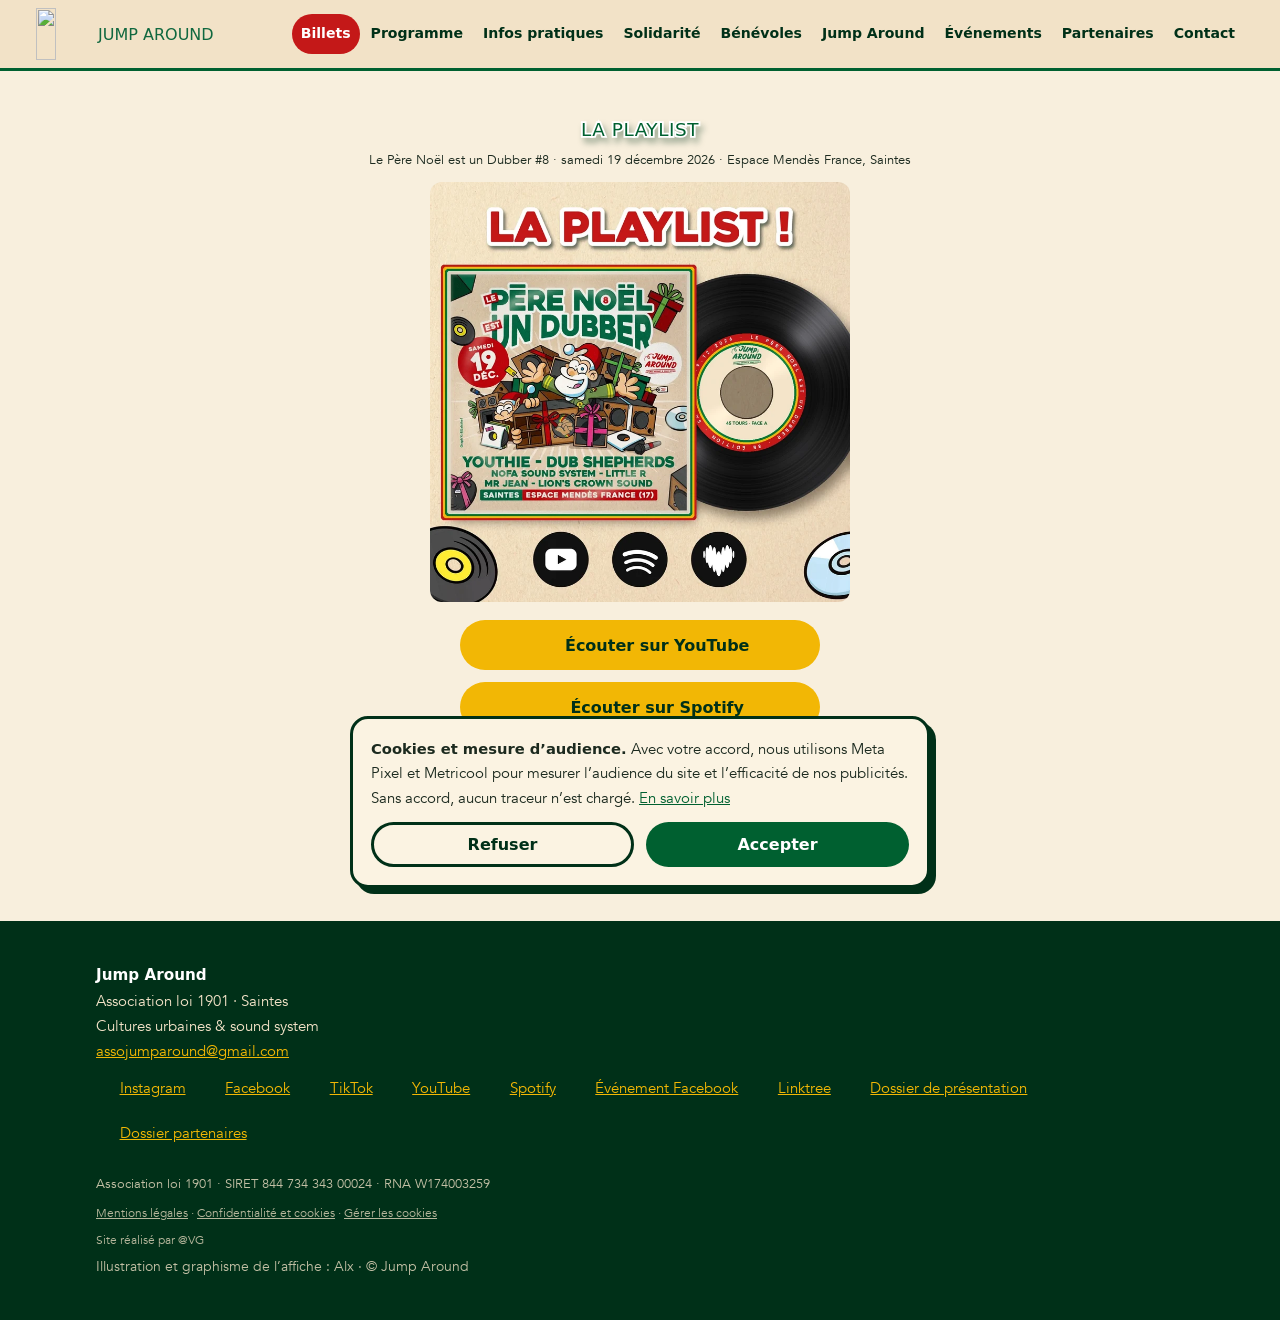
==== playlist/index.html @ 3465ef49 "MAJ big" ====
<!doctype html>
<html lang="fr">
<head>
<meta charset="utf-8">
<meta name="viewport" content="width=device-width,initial-scale=1,viewport-fit=cover">
<title>La playlist · Le Père Noël est un Dubber #8</title>
<meta name="description" content="Écoute la playlist du Père Noël est un Dubber #8 (samedi 19 décembre 2026, Saintes) sur YouTube, Spotify et Deezer.">
<meta name="author" content="Jump Around">
<link rel="canonical" href="https://jump-around.net/playlist/">
<meta name="robots" content="index,follow,max-image-preview:large">
<meta name="theme-color" content="#003018">
<link rel="icon" href="/favicon.ico" sizes="any">
<link rel="icon" type="image/png" sizes="32x32" href="/assets/img/favicon-32.png">
<link rel="apple-touch-icon" href="/assets/img/apple-touch-icon.png">
<link rel="manifest" href="/site.webmanifest">
<meta property="og:type" content="website"><meta property="og:locale" content="fr_FR">
<meta property="og:site_name" content="Jump Around">
<meta property="og:title" content="La playlist · Le Père Noël est un Dubber #8"><meta property="og:description" content="Écoute la playlist du Père Noël est un Dubber #8 (samedi 19 décembre 2026, Saintes) sur YouTube, Spotify et Deezer.">
<meta property="og:url" content="https://jump-around.net/playlist/"><meta property="og:image" content="https://jump-around.net/assets/img/brand/playlist-og.jpg">
<meta property="og:image:width" content="1080"><meta property="og:image:height" content="1080">
<meta property="og:image:alt" content="Le Père Noël est un Dubber #8, samedi 19 décembre 2026 à Saintes">
<meta name="twitter:card" content="summary_large_image">
<meta name="twitter:title" content="La playlist · Le Père Noël est un Dubber #8"><meta name="twitter:description" content="Écoute la playlist du Père Noël est un Dubber #8 (samedi 19 décembre 2026, Saintes) sur YouTube, Spotify et Deezer.">
<meta name="twitter:image" content="https://jump-around.net/assets/img/brand/playlist-og.jpg">
<link rel="preload" href="/assets/fonts/heavitas.woff" as="font" type="font/woff" crossorigin>
<link rel="stylesheet" href="/assets/css/style.css">

</head>
<body>
<a class="skip" href="#main">Aller au contenu</a>
<header class="hd"><div class="wrap">
<a class="brand" href="/index.html#accueil" aria-label="Jump Around, accueil"><img src="/assets/img/brand/logo-jump-around.webp" width="52" height="52" alt=""><span>Jump Around</span></a>
<button class="burger" aria-label="Menu" aria-expanded="false" aria-controls="nav">☰</button>
<nav class="nav" id="nav" aria-label="Navigation principale"><a class="cta" href="/index.html#billetterie" data-track="TicketClick" data-src="menu">Billets</a><a href="/index.html#programme">Programme</a><a href="/index.html#infos">Infos pratiques</a><a href="/index.html#solidarite">Solidarité</a><a href="/index.html#benevoles">Bénévoles</a><a href="/index.html#jump-around">Jump Around</a><a href="/index.html#evenements">Événements</a><a href="/index.html#partenaires">Partenaires</a><a href="/index.html#contact">Contact</a></nav></div></header>
<main id="main">
<section class="legal" style="text-align:center"><div class="wrap" style="max-width:640px"><h1>La playlist</h1><p>Le Père Noël est un Dubber #8 · samedi 19 décembre 2026 · Espace Mendès France, Saintes</p><img src="/assets/img/brand/playlist-pneud8.webp" alt="Visuel de la playlist du Père Noël est un Dubber #8" width="800" height="800" style="width:min(100%,420px);height:auto;border-radius:12px;margin:12px auto 18px;display:block"><div style="display:flex;flex-direction:column;gap:12px;max-width:360px;margin:0 auto"><a class="btn btn-gold" href="https://www.youtube.com/watch?v=gaiCg3YrXnY&list=PLWNfb7_vKxr4" target="_blank" rel="noopener" data-track="PlaylistClick" data-src="/youtube"><i class="mi" style="-webkit-mask-image:url(assets/img/icons/icon-yt.svg);mask-image:url(assets/img/icons/icon-yt.svg)" aria-hidden="true"></i>Écouter sur YouTube</a><a class="btn btn-gold" href="https://open.spotify.com/playlist/5aKRHuXiQ4UItaycZLLoFc" target="_blank" rel="noopener" data-track="PlaylistClick" data-src="/spotify"><i class="mi" style="-webkit-mask-image:url(assets/img/icons/icon-sp.svg);mask-image:url(assets/img/icons/icon-sp.svg)" aria-hidden="true"></i>Écouter sur Spotify</a><a class="btn btn-gold" href="https://link.deezer.com/s/34CEYmgad0nBqdmC9arhN" target="_blank" rel="noopener" data-track="PlaylistClick" data-src="/deezer"><i class="mi" style="-webkit-mask-image:url(assets/img/icons/icon-dz.svg);mask-image:url(assets/img/icons/icon-dz.svg)" aria-hidden="true"></i>Écouter sur Deezer</a></div><p style="margin-top:24px"><a class="btn btn-ghost" href="/index.html#billetterie" data-track="TicketClick" data-src="/playlist">Prendre ma place</a></p></div></section></main>
<button type="button" id="totop" aria-label="Revenir en haut de la page" hidden>↑</button>
<footer class="ft"><div class="wrap"><div class="row">
<div><strong style="color:#fff">Jump Around</strong><br>Association loi 1901 · Saintes<br>Cultures urbaines &amp; sound system<br><a href="mailto:assojumparound@gmail.com">assojumparound@gmail.com</a></div>
<ul><li><a href="https://instagram.com/jump.around.events" rel="noopener" target="_blank"><i class="mi" style="-webkit-mask-image:url(assets/img/icons/icon-ig.svg);mask-image:url(assets/img/icons/icon-ig.svg)" aria-hidden="true"></i>Instagram</a></li><li><a href="https://www.facebook.com/jumparound17/" rel="noopener" target="_blank"><i class="mi" style="-webkit-mask-image:url(assets/img/icons/icon-fb.svg);mask-image:url(assets/img/icons/icon-fb.svg)" aria-hidden="true"></i>Facebook</a></li><li><a href="https://www.tiktok.com/@jumparoundevents" rel="noopener" target="_blank"><i class="mi" style="-webkit-mask-image:url(assets/img/icons/icon-tt.svg);mask-image:url(assets/img/icons/icon-tt.svg)" aria-hidden="true"></i>TikTok</a></li><li><a href="https://www.youtube.com/@jumparoundevents" rel="noopener" target="_blank"><i class="mi" style="-webkit-mask-image:url(assets/img/icons/icon-yt.svg);mask-image:url(assets/img/icons/icon-yt.svg)" aria-hidden="true"></i>YouTube</a></li><li><a href="https://open.spotify.com/user/31tzdtps2nat3njc6pdo7ei6qceq" rel="noopener" target="_blank"><i class="mi" style="-webkit-mask-image:url(assets/img/icons/icon-sp.svg);mask-image:url(assets/img/icons/icon-sp.svg)" aria-hidden="true"></i>Spotify</a></li><li><a href="https://www.facebook.com/events/2393604237712039/" rel="noopener" target="_blank"><i class="mi" style="-webkit-mask-image:url(assets/img/icons/icon-ev.svg);mask-image:url(assets/img/icons/icon-ev.svg)" aria-hidden="true"></i>Événement Facebook</a></li><li><a href="https://linktr.ee/jumparound17" rel="noopener" target="_blank"><i class="mi" style="-webkit-mask-image:url(assets/img/icons/icon-web.svg);mask-image:url(assets/img/icons/icon-web.svg)" aria-hidden="true"></i>Linktree</a></li><li><a href="/presse/Jump-Around_Dossier-de-presentation.pdf" target="_blank" rel="noopener"><i class="mi" style="-webkit-mask-image:url(assets/img/icons/icon-doc.svg);mask-image:url(assets/img/icons/icon-doc.svg)" aria-hidden="true"></i>Dossier de présentation</a></li><li><a href="/presse/Jump-Around_Dossier-partenaires.pdf" target="_blank" rel="noopener"><i class="mi" style="-webkit-mask-image:url(assets/img/icons/icon-doc.svg);mask-image:url(assets/img/icons/icon-doc.svg)" aria-hidden="true"></i>Dossier partenaires</a></li></ul>
</div><p style="margin:24px 0 0;font-size:.8rem;opacity:.8">Association loi 1901 · SIRET 844 734 343 00024 · RNA W174003259</p><p class="lg"><a href="/mentions-legales.html">Mentions légales</a> · <a href="/confidentialite.html">Confidentialité et cookies</a> · <a href="#" data-cookies>Gérer les cookies</a></p><p class="lg">Site réalisé par @VG</p><p style="margin:6px 0 0;font-size:.85rem;opacity:.8">Illustration et graphisme de l’affiche : Alx · © Jump Around</p></div></footer>
<div id="cc" role="dialog" aria-live="polite" aria-label="Cookies"><p><strong>Cookies et mesure d’audience.</strong> Avec votre accord, nous utilisons Meta Pixel et Metricool pour mesurer l’audience du site et l’efficacité de nos publicités. Sans accord, aucun traceur n’est chargé. <a href="/confidentialite.html">En savoir plus</a></p><div class="row"><button class="btn btn-ghost" id="cc-no" style="color:#003018">Refuser</button><button class="btn btn-green" id="cc-yes">Accepter</button></div></div>
<script src="/assets/js/main.js" defer></script>
</body></html>
---- assets/css/style.css ----
/* Jump Around — site. Charte : vert profond, rouge, kraft, jaune vinyle. Polices : Heavitas (titres), Avenir (texte). */
@font-face{font-family:"Avenir";src:url("../fonts/avenir-400.woff") format("woff");font-weight:400;font-display:swap}
@font-face{font-family:"Avenir";src:url("../fonts/avenir-500.woff") format("woff");font-weight:500;font-display:swap}
@font-face{font-family:"Avenir";src:url("../fonts/avenir-800.woff") format("woff");font-weight:700 800;font-display:swap}
@font-face{font-family:"Avenir";src:url("../fonts/avenir-900.woff") format("woff");font-weight:900;font-display:swap}
@font-face{font-family:"Heavitas";src:url("../fonts/heavitas.woff") format("woff");font-weight:400 900;font-display:swap}
:root{
  --green:#006030;--green-d:#003018;--red:#C41818;--kraft:#D8C0A8;--cream:#F3E3C8;--paper:#FBF3E2;--gold:#F2B705;--blue:#2F6F9F;
  --ink:#1c2a1f;--muted:#5A5A46;--line:rgba(0,48,24,.16);
  --f-title:"Heavitas","Avenir Next",Impact,system-ui,sans-serif;
  --f-text:"Avenir","Avenir Next","Nunito Sans","Segoe UI",system-ui,-apple-system,sans-serif;
  --r:22px;--max:1160px;--gut:clamp(16px,4vw,36px);--sec:clamp(56px,9vw,108px);--hd:68px;
}
*,*::before,*::after{box-sizing:border-box}
html{scroll-behavior:smooth;scroll-padding-top:calc(var(--hd) + 8px);-webkit-text-size-adjust:100%}
body{margin:0;font:400 clamp(16px,1.5vw,18px)/1.65 var(--f-text);color:var(--ink);background:var(--kraft) url("../img/brand/fond-kraft.webp") repeat;background-size:627px auto;overflow-x:hidden}
img,svg,iframe{max-width:100%;display:block}
h1,h2,h3{font-family:var(--f-title);font-weight:400;line-height:1.15;margin:0 0 .6em;text-transform:uppercase;letter-spacing:.01em;color:var(--green-d)}
h1{font-size:clamp(1.9rem,6vw,3.6rem)}h2{font-size:clamp(1.45rem,3.8vw,2.3rem)}h3{font-size:clamp(1rem,2.2vw,1.2rem)}
p{margin:0 0 1em}a{color:var(--green)}
strong,b{font-weight:800}
.wrap{max-width:var(--max);margin:0 auto;padding:0 var(--gut)}
section{padding:var(--sec) 0;position:relative}
.band-cream{background:rgba(251,243,226,.88)}
.band-green{background:var(--green-d);color:var(--cream)}
.band-green h2,.band-green h3{color:var(--cream)}.band-green a{color:var(--gold)}
.eyebrow{font:800 .78rem/1 var(--f-text);letter-spacing:.16em;text-transform:uppercase;color:var(--red);margin-bottom:12px}
.band-green .eyebrow{color:var(--gold)}
.lead{font-size:clamp(1.05rem,2vw,1.25rem);max-width:62ch}
.skip{position:absolute;left:-999px;top:8px;background:var(--gold);color:var(--green-d);padding:10px 14px;border-radius:8px;z-index:100}.skip:focus{left:8px}
/* header */
.hd{position:sticky;top:0;z-index:60;background:rgba(243,227,200,.96);backdrop-filter:blur(8px);border-bottom:3px solid var(--green)}
.hd .wrap{display:flex;align-items:center;justify-content:space-between;height:var(--hd)}
.brand{display:flex;align-items:center;gap:10px;text-decoration:none;color:var(--green-d);font:400 1rem var(--f-title);text-transform:uppercase}
.brand img{height:52px;width:auto}
.nav{display:flex;gap:2px;align-items:center}
.nav a{color:var(--green-d);text-decoration:none;padding:8px 11px;border-radius:999px;font-weight:800;font-size:.9rem;white-space:nowrap}
.nav a:hover,.nav a.on{background:var(--green);color:#fff}
.nav .cta{background:var(--red);color:#fff}.nav .cta:hover{background:var(--green-d)}
.burger{display:none;background:none;border:0;color:var(--green-d);width:46px;height:46px;font-size:1.7rem;cursor:pointer}
@media(max-width:1120px){
 .burger{display:block}
 .nav{position:fixed;inset:var(--hd) 0 auto 0;background:var(--cream);flex-direction:column;align-items:stretch;padding:10px var(--gut) 22px;display:none;max-height:calc(100vh - var(--hd));overflow:auto;border-bottom:3px solid var(--green)}
 .nav.open{display:flex}.nav a{padding:14px 12px;font-size:1.05rem}
}
@media(max-width:480px){.brand span{display:none}}
/* buttons */
.btn{display:inline-flex;align-items:center;justify-content:center;gap:8px;min-height:50px;padding:12px 24px;border-radius:999px;font:800 1rem var(--f-text);text-decoration:none;border:3px solid transparent;cursor:pointer;transition:transform .15s}
.btn:hover{transform:translateY(-2px)}
.btn-red{background:var(--red);color:#fff}.btn-green{background:var(--green);color:#fff}.btn-gold{background:var(--gold);color:var(--green-d)}
.btn-ghost{border-color:currentColor;background:transparent;color:inherit}
.btn[aria-disabled=true]{opacity:.6;pointer-events:none}
.row{display:flex;flex-wrap:wrap;gap:12px}
/* hero */
.hero{padding:0;background:var(--green-d);color:var(--cream)}
.hero-ban img{width:100%;height:auto;display:block}
.hero-in{padding:clamp(28px,5vw,56px) 0 clamp(40px,6vw,72px);text-align:center}
.hero h1{margin:0 0 14px}
.hero h1 img{margin:0 auto;width:min(560px,86%);height:auto}
.hero .meta{font-size:clamp(1.05rem,2.2vw,1.35rem);margin:0 0 22px;font-weight:800}
.count{display:flex;gap:10px;justify-content:center;margin:0 0 24px}
.count div{background:rgba(255,255,255,.1);border:2px solid rgba(243,227,200,.35);border-radius:16px;padding:10px 6px;min-width:74px}
.count b{display:block;font:400 clamp(1.4rem,4vw,2rem) var(--f-title)}.count small{font-size:.75rem;opacity:.85}
.hero .row{justify-content:center}
.stripe{height:10px;background:linear-gradient(90deg,var(--green) 33%,var(--gold) 33% 66%,var(--red) 66%)}
/* cards & grids */
.grid2{display:grid;grid-template-columns:repeat(2,1fr);gap:20px}.grid3{display:grid;grid-template-columns:repeat(3,1fr);gap:20px}.grid4{display:grid;grid-template-columns:repeat(4,1fr);gap:16px}
@media(max-width:960px){.grid4{grid-template-columns:repeat(2,1fr)}.grid3{grid-template-columns:repeat(2,1fr)}}
@media(max-width:620px){.grid3,.grid2{grid-template-columns:1fr}}
.card{background:var(--paper);border:3px solid var(--green-d);border-radius:var(--r);padding:22px;box-shadow:6px 6px 0 var(--green-d)}
.band-green .card{background:rgba(243,227,200,.08);border-color:var(--cream);box-shadow:6px 6px 0 rgba(0,0,0,.35)}
.price{font:400 2.1rem var(--f-title);color:var(--red)}
.phase{position:relative}.phase.now{background:var(--gold)}.phase .badge{position:absolute;top:-14px;right:16px;background:var(--red);color:#fff;font:800 .75rem var(--f-text);padding:5px 12px;border-radius:999px;display:none}.phase.now .badge{display:block}.phase.past{opacity:.5}
/* billetterie layout */
.bill{display:grid;grid-template-columns:1fr 1.2fr;gap:clamp(20px,4vw,48px);align-items:start}
@media(max-width:900px){.bill{grid-template-columns:1fr}}
.bill-art img{width:100%;height:auto;border-radius:var(--r);border:3px solid var(--green-d);box-shadow:8px 8px 0 var(--green-d)}
.ha{background:#fff;border-radius:var(--r);overflow:hidden;border:3px solid var(--green-d);margin-top:16px}
.ha iframe{width:100%;border:0}
.ha-btn{margin:8px 0}.ha-btn iframe{width:100%;height:70px;border:0}
/* artists */
.artist{padding:0;overflow:hidden;display:flex;flex-direction:column}
.artist .pic{aspect-ratio:1/1;background:var(--green)}.artist .pic img{width:100%;height:100%;object-fit:cover}
.artist .in{padding:20px}
.artist small{font-weight:800;letter-spacing:.08em;text-transform:uppercase;color:var(--red)}
.band-green .artist small{color:var(--gold)}
.soon .pic{display:grid;place-items:center;color:var(--cream);font:400 1.1rem var(--f-title);text-align:center;padding:20px;background:repeating-linear-gradient(45deg,rgba(243,227,200,.08) 0 14px,transparent 14px 28px),var(--green)}
/* infos */
.facts{list-style:none;margin:0;padding:0}
.facts li{display:flex;gap:14px;padding:13px 0;border-bottom:2px dashed var(--line)}
.facts b{min-width:112px;color:var(--red);font-family:var(--f-text)}
@media(max-width:520px){.facts li{flex-direction:column;gap:2px}}
/* numbers */
.nums{display:grid;grid-template-columns:repeat(4,minmax(0,176px));gap:18px;justify-content:center;margin:28px 0}
@media(max-width:760px){.nums{gap:8px}.num{padding:9%}.num b{font-size:1.05rem}.num span{font-size:.62rem}}
.num{border-radius:50%;aspect-ratio:1/1;display:flex;flex-direction:column;align-items:center;justify-content:center;text-align:center;padding:14%;color:#fff}
.num b{font:400 clamp(1.1rem,2.4vw,1.5rem) var(--f-title);line-height:1.1}.num span{font-size:clamp(.62rem,1.1vw,.8rem);line-height:1.25;margin-top:6px}
.n1{background:var(--green)}.n2{background:var(--gold);color:var(--green-d)}.n3{background:var(--red)}.n4{background:var(--green-d)}.n5{background:var(--blue)}
.info-fig{width:100%;height:auto;border-radius:var(--r);border:3px solid var(--green-d);background:var(--cream)}
/* carousel */
.car{position:relative;margin:24px 0}
.car-view{overflow-x:auto;overflow-y:hidden;scrollbar-width:none;scroll-behavior:auto;-webkit-overflow-scrolling:touch}
.car-view::-webkit-scrollbar{display:none}
.car-track{display:flex;gap:16px;width:max-content;padding:6px 0 10px}
.car figure{flex:none;margin:0}
.car img{height:var(--h,260px);width:auto;border-radius:16px;border:3px solid var(--green-d);background:var(--cream)}
.car.logos img{background:#fff;padding:10px}
.car figcaption{font-size:.85rem;margin-top:8px;max-width:calc(var(--h,260px) * .72);line-height:1.3}
.car figcaption b{display:block;color:var(--green-d)}
.car-btn{position:absolute;top:50%;transform:translateY(-50%);width:46px;height:46px;border-radius:50%;border:3px solid var(--green-d);background:var(--gold);color:var(--green-d);font:800 1.3rem var(--f-text);cursor:pointer;z-index:2;display:grid;place-items:center}
.car-btn.prev{left:-6px}.car-btn.next{right:-6px}
@media(max-width:700px){.car{--hs:.8}.car img{height:calc(var(--h,260px) * .82)}.car figcaption{max-width:calc(var(--h,260px) * .6)}.car-btn{display:none}}
/* timeline */
.tl{list-style:none;margin:0;padding:0 0 0 24px;border-left:4px solid var(--green)}
.tl h3{margin:38px 0 14px -24px;padding-left:24px;position:relative;font-size:1.3rem}
.tl h3::before{content:"";position:absolute;left:-12px;top:2px;width:20px;height:20px;border-radius:50%;background:var(--gold);border:3px solid var(--green-d)}
.tl li.ev{margin:0 0 14px;padding:14px 18px;background:var(--paper);border:2px solid var(--green-d);border-radius:16px}
.ev b{display:block}.ev .m{color:var(--muted);font-size:.92rem}.ev .l{font-size:.92rem;margin-top:4px}
.ev.hsh{border-color:var(--gold);border-width:3px}
/* partners */
.pwall{background:#fff;border-radius:var(--r);padding:clamp(12px,3vw,28px);border:3px solid var(--green-d)}
.pwall img{width:100%;height:auto;margin:0 auto}
/* decor */
.decor{position:absolute;pointer-events:none;z-index:0;width:clamp(70px,12vw,160px);opacity:.95}
.decor.spin{animation:sp 40s linear infinite}
@keyframes sp{to{transform:rotate(360deg)}}
section>.wrap{position:relative;z-index:1}
@media(max-width:700px){.decor{display:none}}
@media(prefers-reduced-motion:reduce){.decor.spin{animation:none}*{scroll-behavior:auto!important;transition:none!important}}
/* footer */
.ft{background:var(--green-d);color:var(--cream);padding:42px 0;font-size:.95rem}
.ft a{color:var(--gold)}.ft .row{justify-content:space-between;align-items:flex-start}
.ft ul{list-style:none;margin:0;padding:0;display:flex;gap:16px;flex-wrap:wrap}
/* consent */
#cc{position:fixed;left:12px;right:12px;bottom:12px;max-width:580px;margin:0 auto;background:var(--paper);color:var(--ink);border:3px solid var(--green-d);border-radius:18px;padding:18px;box-shadow:6px 6px 0 var(--green-d);z-index:200;display:none}
#cc p{font-size:.92rem;margin:0 0 12px}#cc .row .btn{flex:1;min-height:44px;padding:10px 14px}
.legal{padding:48px 0;background:rgba(251,243,226,.92)}.legal h2{margin-top:1.6em;font-size:1.2rem}
:focus-visible{outline:3px solid var(--red);outline-offset:2px}
@media print{.hd,#cc,.ft,.burger,.car-btn{display:none}}
.sr{position:absolute;width:1px;height:1px;overflow:hidden;clip:rect(0 0 0 0);white-space:nowrap}
.hero-in h1{margin:0}
.hero-in{padding-top:26px}
.hsh{border-color:var(--gold)}
.soon .pic span{line-height:1.4}
.soon .pic{display:grid;place-items:center}
.band-green .btn-ghost,.hero .btn-ghost{color:var(--cream)}
.perks{display:grid;grid-template-columns:repeat(3,1fr);gap:12px;margin:0 0 18px}
@media(max-width:620px){.perks{grid-template-columns:1fr}}
.perk{background:var(--green-d);color:var(--cream);border-radius:18px;padding:16px;display:flex;flex-direction:column;gap:3px;border:3px solid var(--green-d)}
.perk .ic{font-size:1.6rem;line-height:1}.perk b{font:400 1rem var(--f-title);text-transform:uppercase;color:var(--gold)}
.perk small{opacity:.9;line-height:1.35}.perk a{color:var(--gold);font-weight:800}
.alinks{margin:12px 0 0;font-size:.82rem;opacity:.85}.alinks a{color:inherit}
.socs{display:contents}
.santa{width:min(360px,80%);height:auto;margin:0 auto}
.band-cream .btn-ghost,#contact .btn-ghost{color:var(--green-d)}
.brand span{color:#10683f}
.frm label{display:block;font-weight:800;font-size:.9rem;margin:0 0 12px}
.frm input:not([type=checkbox]),.frm textarea{display:block;width:100%;margin-top:4px;padding:11px 14px;font:400 1rem var(--f-text);border:2px solid var(--green-d);border-radius:14px;background:#fff;color:var(--ink)}
.frm .chk{font-weight:400;font-size:.85rem;display:flex;gap:8px;align-items:flex-start}.frm .chk input{margin-top:4px}
.frm .hp{position:absolute;left:-9999px}
.frm-msg{margin:12px 0 0;font-weight:800;color:var(--green)}
.perk .plogo{background:#fff;border-radius:10px;padding:6px 10px;margin-top:8px;width:auto;height:38px;align-self:flex-start}
.hlogo{display:inline-block;height:20px;width:auto;vertical-align:middle;margin:0 2px}
.pk-grid{display:grid;grid-template-columns:repeat(auto-fill,minmax(200px,1fr));gap:16px;margin:12px 0 28px}
.pk{display:flex;flex-direction:column;gap:6px;padding:12px;text-decoration:none;color:var(--ink)}
.pk img{width:100%;aspect-ratio:4/3;object-fit:cover;border-radius:10px;border:2px solid var(--green-d);background:#fff}
.pk small{color:var(--muted)}
.band-green .car figcaption{color:var(--cream)}.band-green .car figcaption b{color:var(--gold)}
.btn-ha{background:#fff;color:var(--green-d);border-color:var(--red);font-size:1.05rem}
.btn-ha img{height:23px;width:auto;display:inline-block}
.phase.next{filter:grayscale(1);opacity:.6;border-style:dashed}
.phase.next .badge{display:block;background:#555}

.alinks{display:flex;gap:10px;align-items:center;opacity:1}.alinks a.ico{display:inline-flex;align-items:center;justify-content:center;width:36px;height:36px;border-radius:10px;transition:transform .15s}.alinks a.ico:hover{transform:translateY(-2px)}.alinks a.ico img{width:28px;height:28px;display:block}
.artist .alinks a.ico img,.band-green .alinks a.ico img{filter:invert(1) sepia(.35) saturate(.9) brightness(.97)}.artist .alinks a.ico svg{color:var(--cream,#f3e3c8)}

.mapbox{position:relative;aspect-ratio:4/3;border:3px solid var(--green-d);border-radius:16px;background:#e8dcc0;display:flex;flex-direction:column;gap:10px;align-items:center;justify-content:center;text-align:center;padding:16px;overflow:hidden}.mapbox small{opacity:.8;max-width:280px}.mapbox iframe{position:absolute;inset:0;width:100%;height:100%;border:0}
.artist .nm{display:flex;align-items:center;gap:12px;flex-wrap:wrap}.artist .nm h3{margin:0}.artist .nm .alinks{margin:0}
.perk .plink{align-self:flex-start;display:inline-block}
.tl .full{color:var(--red);font-weight:800}
.mapwrap .mapcard{max-width:720px;margin-inline:auto}
details.acc{border-bottom:1px solid rgba(0,48,24,.2);padding:4px 0}details.acc summary{cursor:pointer;font-weight:800;font-size:1.1rem;padding:12px 0;list-style:none;display:flex;justify-content:space-between;gap:12px}details.acc summary::-webkit-details-marker{display:none}details.acc summary::after{content:"+";font-size:1.4rem;line-height:1}details.acc[open] summary::after{content:"–"}details.acc .accb{padding:0 0 14px}

/* icônes en masque (couleur = texte) */
.mi{display:inline-block;width:1.15em;height:1.15em;vertical-align:-.2em;margin-right:.45em;background:currentColor;-webkit-mask-position:center;mask-position:center;-webkit-mask-size:contain;mask-size:contain;-webkit-mask-repeat:no-repeat;mask-repeat:no-repeat}
.alinks a.ico{color:var(--green-d);transform:none!important;transition:opacity .15s}
.alinks a.ico:hover{opacity:.65;transform:none!important}
.alinks a.ico .mi{width:28px;height:28px;margin:0;vertical-align:0;display:block}
.artist .alinks a.ico,.band-green .alinks a.ico{color:#f3e3c8}
.alinks a.ico img{filter:none!important}
.ft li a{display:inline-flex;align-items:center}.ft .mi{margin-right:.4em}
.btn .mi{margin-right:.5em}.btn:hover{transform:none}

.band-green a.btn-gold{color:var(--green-d)}.volpic{width:100%;height:auto;border:3px solid var(--cream);border-radius:20px;box-shadow:6px 6px 0 rgba(0,0,0,.35);display:block}

.artist .aka{font:400 .62em var(--f-text);text-transform:none;letter-spacing:0;opacity:.85}.artist .gst{display:block;font:600 .74rem/1.3 var(--f-text);letter-spacing:.02em;color:var(--gold);opacity:.9;margin:-2px 0 6px}

.phase .pcd{margin:10px 0 0;font:400 .9rem var(--f-text);color:var(--red);display:none;font-variant-numeric:tabular-nums}.phase.now .pcd{color:var(--green-d)}

.lim{display:inline-block;border:2px solid currentColor;border-radius:8px;padding:2px 8px;font:800 .62rem/1.3 var(--f-text);letter-spacing:.1em;text-transform:uppercase}

/* billetterie : colonnes et cartes de phase plus aérées en grand écran */
.bill{grid-template-columns:.8fr 1.35fr}
.phase{padding:20px 18px}
.phase .eyebrow{letter-spacing:.1em;font-size:.72rem;white-space:nowrap;margin-bottom:8px}
.phase .price{font-size:2rem;margin-bottom:6px}
.phase p{font-size:.95rem;line-height:1.35}
.phase p[style*="800"]{white-space:nowrap}
.phase .pcd{font-size:.88rem;line-height:1.35}
@media(max-width:1180px){.phase .eyebrow{white-space:normal}.phase p[style*="800"]{white-space:normal}}
.hd .wrap{max-width:1400px}.brand span{white-space:nowrap}.nav a{padding:8px 9px;font-size:.88rem}

.phase .brc{display:block;width:calc(100% + 12px);margin:-8px -6px 8px;height:auto;mix-blend-mode:multiply}
.phase .brc{mix-blend-mode:normal;width:100%;margin:0 0 12px;border-radius:12px;border:2px solid var(--green-d);aspect-ratio:560/286;object-fit:cover}
.phase.next{filter:none;opacity:1;background:#f5f1e6}.phase.next .price,.phase.next .eyebrow,.phase.next p{color:#6d6a60}.phase.next .brc{filter:saturate(.75)}
@media(max-width:900px){.bill{grid-template-columns:1fr}.bill-art{max-width:460px}.bill .grid3{grid-template-columns:repeat(3,1fr)}}
@media(max-width:700px){.bill .grid3{grid-template-columns:1fr}}

.ft .lg{margin:8px 0 0;font-size:.72rem;opacity:.75}.ft .lg a{color:inherit;text-decoration:underline}

.phase .brc{border:0;border-radius:0;aspect-ratio:auto;object-fit:contain;background:none;width:100%;height:auto;margin:0 0 10px;filter:drop-shadow(0 4px 5px rgba(0,30,15,.35))}.phase.next .brc{filter:saturate(.8) drop-shadow(0 4px 5px rgba(0,30,15,.3))}
.lim{background:var(--red);color:var(--gold);border:2px solid var(--green-d)}

.phase .pcd{font-size:.76rem;white-space:nowrap;letter-spacing:0}.phase.next .pcd{font-size:.72rem}@media(max-width:1180px){.phase .pcd{white-space:normal}}

.ha iframe{display:block;transition:height .2s}.ha{min-height:0}

.ha-wrap[hidden]{display:none}.ha-wrap{margin-top:16px}button.btn-ha{cursor:pointer;font-family:inherit}button.btn-ha[aria-expanded="true"]{background:var(--cream)}
/* pages Mentions légales / Confidentialité : tout en petit */
.legal{font-size:.8rem;line-height:1.5}.legal h1{font-size:1.15rem;margin-bottom:.6em}.legal h2{font-size:.95rem}.legal p,.legal li{font-size:.8rem;line-height:1.5;margin:.4em 0}
.legal details.acc{padding:0}.legal details.acc summary{font-size:.85rem;padding:8px 0}.legal .accb{font-size:.78rem}.legal .accb p,.legal .accb li{font-size:.78rem}.legal .eyebrow{font-size:.65rem}
@media(max-width:560px){.nums{grid-template-columns:repeat(2,minmax(0,1fr));gap:14px;max-width:420px;margin-left:auto;margin-right:auto}.num{padding:10%}.num b{font-size:1.45rem}.num span{font-size:.78rem}}
#totop{position:fixed;right:14px;bottom:16px;z-index:55;width:42px;height:42px;border-radius:50%;border:2px solid var(--green-d);background:rgba(243,227,200,.94);color:var(--green-d);font-size:1.25rem;font-weight:700;line-height:1;cursor:pointer;box-shadow:0 3px 8px rgba(0,30,15,.25);opacity:.85}
#totop:hover{opacity:1;background:var(--green-d);color:#f3e3c8}
#totop[hidden]{display:none}
body{overflow-x:clip}
.ill{display:block;height:auto;margin:24px auto 0;filter:drop-shadow(0 4px 6px rgba(0,30,15,.22))}
.ill-row{display:flex;align-items:center;justify-content:space-between;gap:18px;margin:6px 0 18px}
@media(max-width:560px){.ill-row .ill{width:120px!important}}
.asso-logo{display:block;width:auto;height:110px;max-width:60%;object-fit:contain;margin:6px 0 10px}
.asso-card{display:flex;align-items:center;gap:clamp(18px,3vw,32px);margin:32px 0 18px}
.asso-card .asso-logo{flex:0 0 auto;width:clamp(120px,16vw,170px);height:auto;max-width:none;margin:0}
.asso-card h3{margin:2px 0 8px}.asso-card p{margin:0 0 10px}
@media(max-width:600px){.asso-card{flex-direction:column;align-items:flex-start}.asso-card .asso-logo{width:130px}}
.asso-card{display:block}
.asso-card .asso-hd{margin-bottom:14px}.asso-card .asso-hd h3{margin:2px 0 0}
.asso-card .asso-bd{display:flex;align-items:center;gap:clamp(18px,3vw,32px)}
@media(max-width:600px){.asso-card .asso-bd{flex-direction:column;align-items:flex-start}}
/* kit presse */
.pkit{padding:48px 0 64px;background:var(--paper);color:var(--ink)}
.pkit h1{font-size:clamp(1.8rem,4vw,2.6rem);margin:.2em 0 .3em}
.pkit h2{margin:2em 0 .5em;font-size:1.35rem}
.pkit p{max-width:820px}
.pkit .btn-ghost{color:var(--green-d)}
.pk-facts{display:grid;grid-template-columns:repeat(auto-fit,minmax(210px,1fr));gap:14px;margin:22px 0 6px}
.pk-facts .card{padding:14px 16px;display:flex;flex-direction:column;gap:2px}
.pk-facts small{font-size:.72rem;font-weight:800;letter-spacing:.08em;text-transform:uppercase;color:var(--red)}
.pk-facts b{font-size:1.02rem}.pk-facts span{font-size:.9rem;color:var(--muted)}
.pk-logos .pk img{object-fit:contain;padding:14px}
.pk-aff img{aspect-ratio:1/1.41}
.pka-list{display:grid;gap:16px}
.pka-2{grid-template-columns:repeat(auto-fit,minmax(300px,1fr))}
.pka{display:grid;grid-template-columns:200px 1fr;gap:20px;padding:16px;align-items:start}
.pka-pic img{width:100%;aspect-ratio:1/1;object-fit:cover;border-radius:12px;border:2px solid var(--green-d);display:block}
.pkas .pka-pic img{object-fit:contain;background:#fff;padding:10px}
.pkas{grid-template-columns:130px 1fr}
.pka h3{margin:.1em 0 .3em}.pka p{margin:.3em 0}
.pka-role{font-size:.72rem;font-weight:800;letter-spacing:.08em;text-transform:uppercase;color:var(--red)}
.pka-dl{font-weight:800;color:var(--green-d)}
@media(max-width:620px){.pka,.pkas{grid-template-columns:1fr}.pka-pic img{max-width:260px}}
.pk-vis .pk img{object-fit:contain;background:#E9DCC6}
.becomep{margin-top:28px;display:grid;grid-template-columns:1.4fr 1fr;gap:20px;align-items:center;padding:22px 24px}
.becomep h3{margin:.2em 0 .4em}.becomep p{margin:0}
.becomep-btns{flex-direction:column;align-items:stretch;gap:10px}
.becomep-btns .btn{text-align:center;justify-content:center}
#partenaires .becomep .btn-ghost{color:var(--green-d)}
@media(max-width:760px){.becomep{grid-template-columns:1fr}}
.tl .full{display:inline-block;margin-left:6px;padding:1px 8px;border-radius:6px;background:var(--red);color:#fff;font-size:.72rem;font-weight:800;letter-spacing:.06em;text-transform:uppercase;vertical-align:1px;transform:rotate(-2deg)}
/* titres façon visuels : contour blanc épais + ombre douce (comme le titrage) */
main section:not(.band-green):not(.hero) .wrap>h2,main section:not(.band-green) .wrap>div>h2{color:var(--green);text-transform:uppercase;letter-spacing:.01em;
text-shadow:0 3px 0 #fff,0 -3px 0 #fff,3px 0 0 #fff,-3px 0 0 #fff,2px 2px 0 #fff,-2px -2px 0 #fff,2px -2px 0 #fff,-2px 2px 0 #fff,0 5px 0 #fff,4px 4px 0 #fff,-4px 4px 0 #fff,5px 9px 10px rgba(0,48,24,.35)}
.band-green .wrap>h2,.band-green .wrap>div>h2{text-transform:uppercase;text-shadow:0 3px 0 var(--green-d),0 -3px 0 var(--green-d),3px 0 0 var(--green-d),-3px 0 0 var(--green-d),3px 3px 0 var(--green-d),-3px 3px 0 var(--green-d),5px 8px 0 rgba(196,24,24,.9)}
/* charte titres v2 : contour blanc épais qui remplit l'intérieur des lettres, comme le titrage */
main section:not(.hero) .wrap>h2,main section:not(.hero) .wrap>div>h2,.pkit h1,.pkit h2,.legal h1{color:var(--green);text-transform:uppercase;letter-spacing:.03em;text-shadow:none;
-webkit-text-stroke:.2em #fff;paint-order:stroke fill;filter:drop-shadow(3px 5px 3px rgba(0,48,24,.35));padding-inline:.12em}
.band-green .wrap>h2,.band-green .wrap>div>h2{color:var(--green);text-shadow:none}
/* titres v3 : images (même rendu que les visuels) */
h1.ht,h2.ht{-webkit-text-stroke:0!important;text-shadow:none!important;filter:none!important;padding-inline:0!important;line-height:1}
.ht img{display:inline-block;max-width:100%;height:auto;vertical-align:middle;margin-left:-.12em}
.ht>span[style]{vertical-align:middle}
.sr{position:absolute!important;width:1px;height:1px;overflow:hidden;clip:rect(0 0 0 0);white-space:nowrap}
.band-green .ht>span[style]{color:var(--cream)!important}
@media(max-width:700px){.pl-wrap{grid-template-columns:1fr!important}.pl-wrap img{max-width:340px;margin:0 auto}}
/* logos partenaires (v2) */
.plogos{background:#fff;border-radius:var(--r);padding:clamp(18px,3vw,34px) clamp(12px,3vw,28px);border:3px solid var(--green-d)}
.pgrp{display:flex;flex-wrap:wrap;justify-content:center;align-items:flex-end;gap:26px 34px;padding:0 0 26px;margin:0 0 26px;border-bottom:1px solid #E6D6BC}
.pgrp:last-child{border-bottom:0;margin-bottom:0;padding-bottom:0}
.plogo{display:flex;flex-direction:column;align-items:center;text-align:center;color:inherit;text-decoration:none;max-width:280px}
a.plogo:hover .pcap{text-decoration:underline}
.ppic{display:flex;align-items:center;justify-content:center;height:150px}
.pmd .ppic{height:100px}.psm .ppic{height:60px}.plg .ppic{height:130px}
.plm{display:block;height:100%;max-width:260px;background:var(--green,#006030);-webkit-mask-size:contain;mask-size:contain;-webkit-mask-repeat:no-repeat;mask-repeat:no-repeat;-webkit-mask-position:center;mask-position:center}
.pmd .plm{max-width:200px}.psm .plm{max-width:140px}
.pcap{margin-top:8px;font-size:.85rem;font-weight:800;color:var(--green-d,#003018);max-width:170px;line-height:1.25}
.psm .pcap{font-size:.72rem;font-weight:500;color:var(--muted,#5A5A46)}
.psm{gap:20px 40px}
@media (max-width:600px){.ppic{height:110px}.pmd .ppic{height:76px}.psm .ppic{height:48px}.psm{gap:16px 22px}}
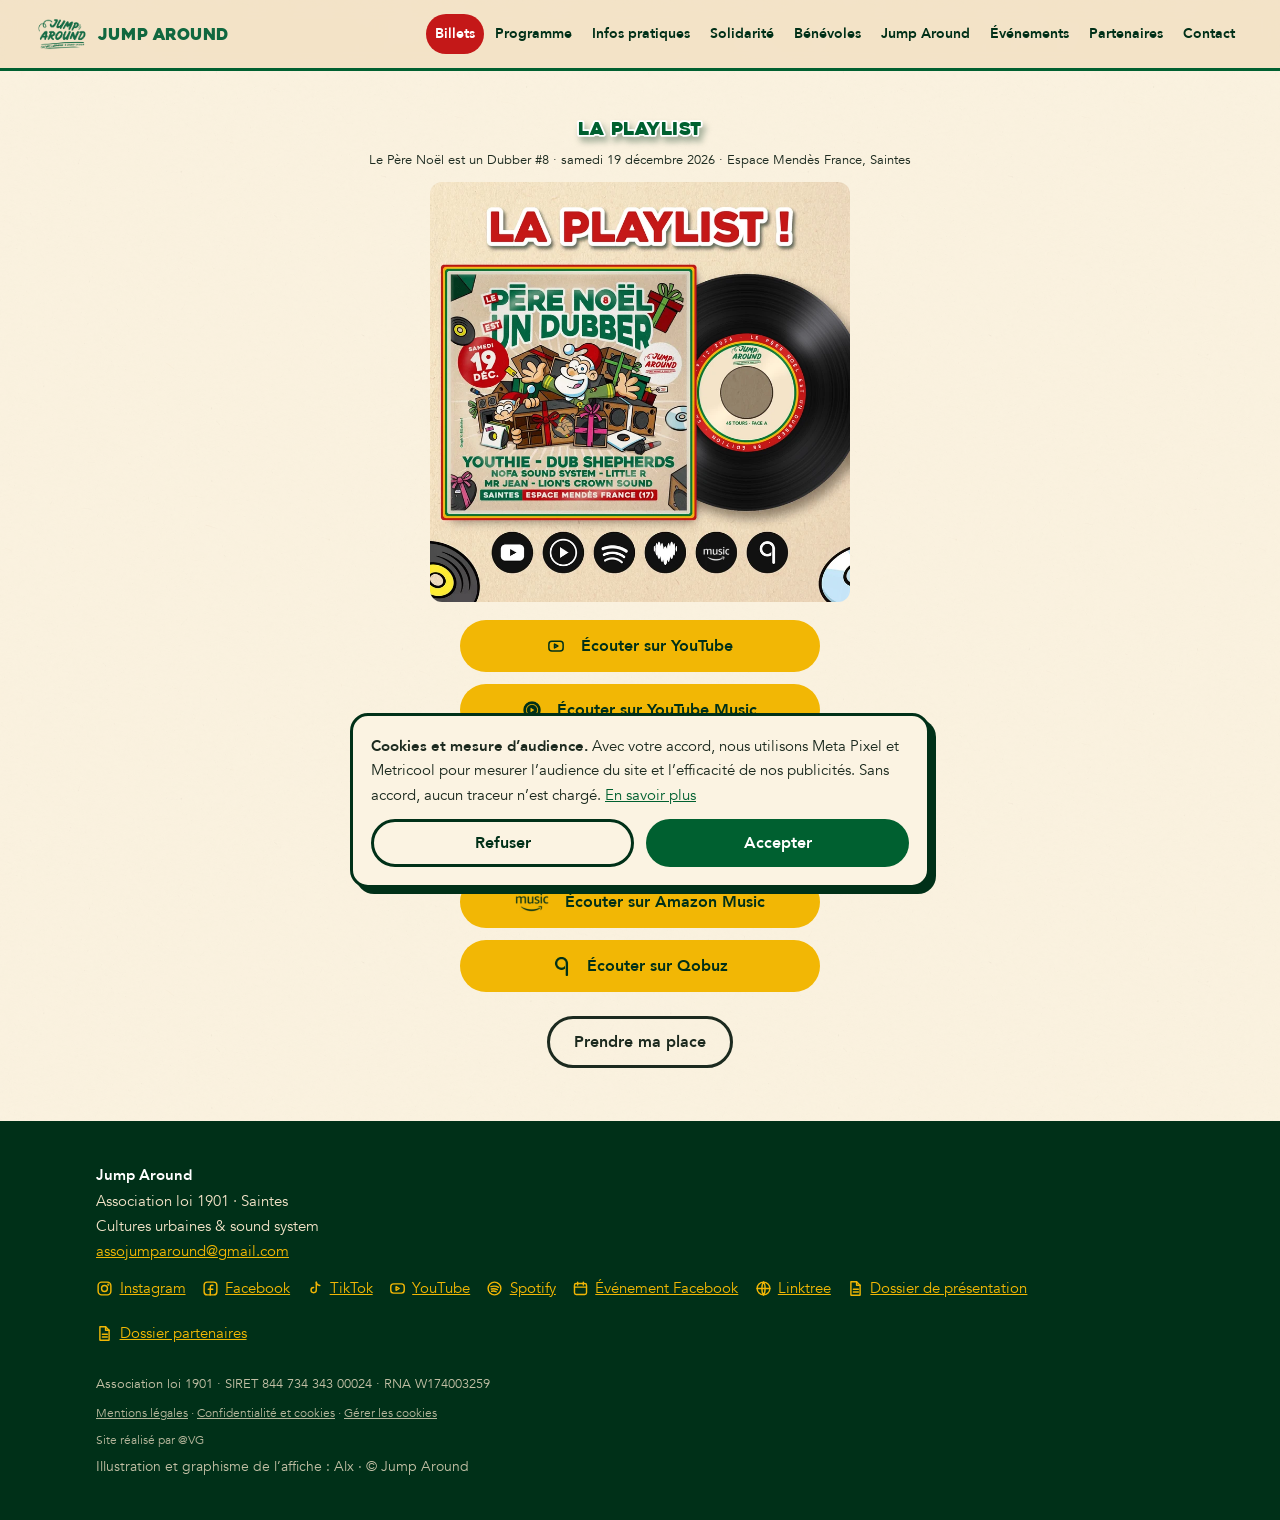
==== commit 371b1060: "MAJ" ====
--- a/playlist/index.html
+++ b/playlist/index.html
@@ -4,7 +4,7 @@
 <meta charset="utf-8">
 <meta name="viewport" content="width=device-width,initial-scale=1,viewport-fit=cover">
 <title>La playlist · Le Père Noël est un Dubber #8</title>
-<meta name="description" content="Écoute la playlist du Père Noël est un Dubber #8 (samedi 19 décembre 2026, Saintes) sur YouTube, Spotify et Deezer.">
+<meta name="description" content="Écoute la playlist du Père Noël est un Dubber #8 (samedi 19 décembre 2026, Saintes) sur YouTube, YouTube Music, Spotify, Deezer, Amazon Music et Qobuz.">
 <meta name="author" content="Jump Around">
 <link rel="canonical" href="https://jump-around.net/playlist/">
 <meta name="robots" content="index,follow,max-image-preview:large">
@@ -15,12 +15,12 @@
 <link rel="manifest" href="/site.webmanifest">
 <meta property="og:type" content="website"><meta property="og:locale" content="fr_FR">
 <meta property="og:site_name" content="Jump Around">
-<meta property="og:title" content="La playlist · Le Père Noël est un Dubber #8"><meta property="og:description" content="Écoute la playlist du Père Noël est un Dubber #8 (samedi 19 décembre 2026, Saintes) sur YouTube, Spotify et Deezer.">
+<meta property="og:title" content="La playlist · Le Père Noël est un Dubber #8"><meta property="og:description" content="Écoute la playlist du Père Noël est un Dubber #8 (samedi 19 décembre 2026, Saintes) sur YouTube, YouTube Music, Spotify, Deezer, Amazon Music et Qobuz.">
 <meta property="og:url" content="https://jump-around.net/playlist/"><meta property="og:image" content="https://jump-around.net/assets/img/brand/playlist-og.jpg">
 <meta property="og:image:width" content="1080"><meta property="og:image:height" content="1080">
 <meta property="og:image:alt" content="Le Père Noël est un Dubber #8, samedi 19 décembre 2026 à Saintes">
 <meta name="twitter:card" content="summary_large_image">
-<meta name="twitter:title" content="La playlist · Le Père Noël est un Dubber #8"><meta name="twitter:description" content="Écoute la playlist du Père Noël est un Dubber #8 (samedi 19 décembre 2026, Saintes) sur YouTube, Spotify et Deezer.">
+<meta name="twitter:title" content="La playlist · Le Père Noël est un Dubber #8"><meta name="twitter:description" content="Écoute la playlist du Père Noël est un Dubber #8 (samedi 19 décembre 2026, Saintes) sur YouTube, YouTube Music, Spotify, Deezer, Amazon Music et Qobuz.">
 <meta name="twitter:image" content="https://jump-around.net/assets/img/brand/playlist-og.jpg">
 <link rel="preload" href="/assets/fonts/heavitas.woff" as="font" type="font/woff" crossorigin>
 <link rel="stylesheet" href="/assets/css/style.css">
@@ -33,11 +33,11 @@
 <button class="burger" aria-label="Menu" aria-expanded="false" aria-controls="nav">☰</button>
 <nav class="nav" id="nav" aria-label="Navigation principale"><a class="cta" href="/index.html#billetterie" data-track="TicketClick" data-src="menu">Billets</a><a href="/index.html#programme">Programme</a><a href="/index.html#infos">Infos pratiques</a><a href="/index.html#solidarite">Solidarité</a><a href="/index.html#benevoles">Bénévoles</a><a href="/index.html#jump-around">Jump Around</a><a href="/index.html#evenements">Événements</a><a href="/index.html#partenaires">Partenaires</a><a href="/index.html#contact">Contact</a></nav></div></header>
 <main id="main">
-<section class="legal" style="text-align:center"><div class="wrap" style="max-width:640px"><h1>La playlist</h1><p>Le Père Noël est un Dubber #8 · samedi 19 décembre 2026 · Espace Mendès France, Saintes</p><img src="/assets/img/brand/playlist-pneud8.webp" alt="Visuel de la playlist du Père Noël est un Dubber #8" width="800" height="800" style="width:min(100%,420px);height:auto;border-radius:12px;margin:12px auto 18px;display:block"><div style="display:flex;flex-direction:column;gap:12px;max-width:360px;margin:0 auto"><a class="btn btn-gold" href="https://www.youtube.com/watch?v=gaiCg3YrXnY&list=PLWNfb7_vKxr4" target="_blank" rel="noopener" data-track="PlaylistClick" data-src="/youtube"><i class="mi" style="-webkit-mask-image:url(assets/img/icons/icon-yt.svg);mask-image:url(assets/img/icons/icon-yt.svg)" aria-hidden="true"></i>Écouter sur YouTube</a><a class="btn btn-gold" href="https://open.spotify.com/playlist/5aKRHuXiQ4UItaycZLLoFc" target="_blank" rel="noopener" data-track="PlaylistClick" data-src="/spotify"><i class="mi" style="-webkit-mask-image:url(assets/img/icons/icon-sp.svg);mask-image:url(assets/img/icons/icon-sp.svg)" aria-hidden="true"></i>Écouter sur Spotify</a><a class="btn btn-gold" href="https://link.deezer.com/s/34CEYmgad0nBqdmC9arhN" target="_blank" rel="noopener" data-track="PlaylistClick" data-src="/deezer"><i class="mi" style="-webkit-mask-image:url(assets/img/icons/icon-dz.svg);mask-image:url(assets/img/icons/icon-dz.svg)" aria-hidden="true"></i>Écouter sur Deezer</a></div><p style="margin-top:24px"><a class="btn btn-ghost" href="/index.html#billetterie" data-track="TicketClick" data-src="/playlist">Prendre ma place</a></p></div></section></main>
+<section class="legal" style="text-align:center"><div class="wrap" style="max-width:640px"><h1>La playlist</h1><p>Le Père Noël est un Dubber #8 · samedi 19 décembre 2026 · Espace Mendès France, Saintes</p><img src="/assets/img/brand/playlist-pneud8.webp" alt="Visuel de la playlist du Père Noël est un Dubber #8" width="800" height="800" style="width:min(100%,420px);height:auto;border-radius:12px;margin:12px auto 18px;display:block"><div style="display:flex;flex-direction:column;gap:12px;max-width:360px;margin:0 auto"><a class="btn btn-gold" href="https://youtube.com/playlist?list=PLNdNzzKuzvPM" target="_blank" rel="noopener" data-track="PlaylistClick" data-src="youtube"><i class="mi" style="-webkit-mask-image:url(/assets/img/icons/icon-yt.svg);mask-image:url(/assets/img/icons/icon-yt.svg)" aria-hidden="true"></i>Écouter sur YouTube</a><a class="btn btn-gold" href="https://music.youtube.com/playlist?list=PLNdNzzKuzvPM" target="_blank" rel="noopener" data-track="PlaylistClick" data-src="youtube-music"><i class="mi" style="-webkit-mask-image:url(/assets/img/icons/icon-ytm.png);mask-image:url(/assets/img/icons/icon-ytm.png)" aria-hidden="true"></i>Écouter sur YouTube Music</a><a class="btn btn-gold" href="https://open.spotify.com/playlist/5aKRHuXiQ4UItaycZLLoFc" target="_blank" rel="noopener" data-track="PlaylistClick" data-src="spotify"><i class="mi" style="-webkit-mask-image:url(/assets/img/icons/icon-sp.svg);mask-image:url(/assets/img/icons/icon-sp.svg)" aria-hidden="true"></i>Écouter sur Spotify</a><a class="btn btn-gold" href="https://link.deezer.com/s/34E5miJDOyiLZw6CbKnle" target="_blank" rel="noopener" data-track="PlaylistClick" data-src="deezer"><i class="mi" style="-webkit-mask-image:url(/assets/img/icons/icon-dz.png);mask-image:url(/assets/img/icons/icon-dz.png)" aria-hidden="true"></i>Écouter sur Deezer</a><a class="btn btn-gold" href="https://music.amazon.fr/user-playlists/fecfff250d674576a4501876a23f1674frfr" target="_blank" rel="noopener" data-track="PlaylistClick" data-src="amazon-music"><i class="mi" style="width:2.1em;-webkit-mask-image:url(/assets/img/icons/icon-am.png);mask-image:url(/assets/img/icons/icon-am.png)" aria-hidden="true"></i>Écouter sur Amazon Music</a><a class="btn btn-gold" href="https://open.qobuz.com/playlist/71558241" target="_blank" rel="noopener" data-track="PlaylistClick" data-src="qobuz"><i class="mi" style="-webkit-mask-image:url(/assets/img/icons/icon-qb.png);mask-image:url(/assets/img/icons/icon-qb.png)" aria-hidden="true"></i>Écouter sur Qobuz</a></div><p style="margin-top:24px"><a class="btn btn-ghost" href="/index.html#billetterie" data-track="TicketClick" data-src="playlist">Prendre ma place</a></p></div></section></main>
 <button type="button" id="totop" aria-label="Revenir en haut de la page" hidden>↑</button>
 <footer class="ft"><div class="wrap"><div class="row">
 <div><strong style="color:#fff">Jump Around</strong><br>Association loi 1901 · Saintes<br>Cultures urbaines &amp; sound system<br><a href="mailto:assojumparound@gmail.com">assojumparound@gmail.com</a></div>
-<ul><li><a href="https://instagram.com/jump.around.events" rel="noopener" target="_blank"><i class="mi" style="-webkit-mask-image:url(assets/img/icons/icon-ig.svg);mask-image:url(assets/img/icons/icon-ig.svg)" aria-hidden="true"></i>Instagram</a></li><li><a href="https://www.facebook.com/jumparound17/" rel="noopener" target="_blank"><i class="mi" style="-webkit-mask-image:url(assets/img/icons/icon-fb.svg);mask-image:url(assets/img/icons/icon-fb.svg)" aria-hidden="true"></i>Facebook</a></li><li><a href="https://www.tiktok.com/@jumparoundevents" rel="noopener" target="_blank"><i class="mi" style="-webkit-mask-image:url(assets/img/icons/icon-tt.svg);mask-image:url(assets/img/icons/icon-tt.svg)" aria-hidden="true"></i>TikTok</a></li><li><a href="https://www.youtube.com/@jumparoundevents" rel="noopener" target="_blank"><i class="mi" style="-webkit-mask-image:url(assets/img/icons/icon-yt.svg);mask-image:url(assets/img/icons/icon-yt.svg)" aria-hidden="true"></i>YouTube</a></li><li><a href="https://open.spotify.com/user/31tzdtps2nat3njc6pdo7ei6qceq" rel="noopener" target="_blank"><i class="mi" style="-webkit-mask-image:url(assets/img/icons/icon-sp.svg);mask-image:url(assets/img/icons/icon-sp.svg)" aria-hidden="true"></i>Spotify</a></li><li><a href="https://www.facebook.com/events/2393604237712039/" rel="noopener" target="_blank"><i class="mi" style="-webkit-mask-image:url(assets/img/icons/icon-ev.svg);mask-image:url(assets/img/icons/icon-ev.svg)" aria-hidden="true"></i>Événement Facebook</a></li><li><a href="https://linktr.ee/jumparound17" rel="noopener" target="_blank"><i class="mi" style="-webkit-mask-image:url(assets/img/icons/icon-web.svg);mask-image:url(assets/img/icons/icon-web.svg)" aria-hidden="true"></i>Linktree</a></li><li><a href="/presse/Jump-Around_Dossier-de-presentation.pdf" target="_blank" rel="noopener"><i class="mi" style="-webkit-mask-image:url(assets/img/icons/icon-doc.svg);mask-image:url(assets/img/icons/icon-doc.svg)" aria-hidden="true"></i>Dossier de présentation</a></li><li><a href="/presse/Jump-Around_Dossier-partenaires.pdf" target="_blank" rel="noopener"><i class="mi" style="-webkit-mask-image:url(assets/img/icons/icon-doc.svg);mask-image:url(assets/img/icons/icon-doc.svg)" aria-hidden="true"></i>Dossier partenaires</a></li></ul>
+<ul><li><a href="https://instagram.com/jump.around.events" rel="noopener" target="_blank"><i class="mi" style="-webkit-mask-image:url(/assets/img/icons/icon-ig.svg);mask-image:url(/assets/img/icons/icon-ig.svg)" aria-hidden="true"></i>Instagram</a></li><li><a href="https://www.facebook.com/jumparound17/" rel="noopener" target="_blank"><i class="mi" style="-webkit-mask-image:url(/assets/img/icons/icon-fb.svg);mask-image:url(/assets/img/icons/icon-fb.svg)" aria-hidden="true"></i>Facebook</a></li><li><a href="https://www.tiktok.com/@jumparoundevents" rel="noopener" target="_blank"><i class="mi" style="-webkit-mask-image:url(/assets/img/icons/icon-tt.svg);mask-image:url(/assets/img/icons/icon-tt.svg)" aria-hidden="true"></i>TikTok</a></li><li><a href="https://www.youtube.com/@jumparoundevents" rel="noopener" target="_blank"><i class="mi" style="-webkit-mask-image:url(/assets/img/icons/icon-yt.svg);mask-image:url(/assets/img/icons/icon-yt.svg)" aria-hidden="true"></i>YouTube</a></li><li><a href="https://open.spotify.com/user/31tzdtps2nat3njc6pdo7ei6qceq" rel="noopener" target="_blank"><i class="mi" style="-webkit-mask-image:url(/assets/img/icons/icon-sp.svg);mask-image:url(/assets/img/icons/icon-sp.svg)" aria-hidden="true"></i>Spotify</a></li><li><a href="https://www.facebook.com/events/2393604237712039/" rel="noopener" target="_blank"><i class="mi" style="-webkit-mask-image:url(/assets/img/icons/icon-ev.svg);mask-image:url(/assets/img/icons/icon-ev.svg)" aria-hidden="true"></i>Événement Facebook</a></li><li><a href="https://linktr.ee/jumparound17" rel="noopener" target="_blank"><i class="mi" style="-webkit-mask-image:url(/assets/img/icons/icon-web.svg);mask-image:url(/assets/img/icons/icon-web.svg)" aria-hidden="true"></i>Linktree</a></li><li><a href="/presse/Jump-Around_Dossier-de-presentation.pdf" target="_blank" rel="noopener"><i class="mi" style="-webkit-mask-image:url(/assets/img/icons/icon-doc.svg);mask-image:url(/assets/img/icons/icon-doc.svg)" aria-hidden="true"></i>Dossier de présentation</a></li><li><a href="/presse/Jump-Around_Dossier-partenaires.pdf" target="_blank" rel="noopener"><i class="mi" style="-webkit-mask-image:url(/assets/img/icons/icon-doc.svg);mask-image:url(/assets/img/icons/icon-doc.svg)" aria-hidden="true"></i>Dossier partenaires</a></li></ul>
 </div><p style="margin:24px 0 0;font-size:.8rem;opacity:.8">Association loi 1901 · SIRET 844 734 343 00024 · RNA W174003259</p><p class="lg"><a href="/mentions-legales.html">Mentions légales</a> · <a href="/confidentialite.html">Confidentialité et cookies</a> · <a href="#" data-cookies>Gérer les cookies</a></p><p class="lg">Site réalisé par @VG</p><p style="margin:6px 0 0;font-size:.85rem;opacity:.8">Illustration et graphisme de l’affiche : Alx · © Jump Around</p></div></footer>
 <div id="cc" role="dialog" aria-live="polite" aria-label="Cookies"><p><strong>Cookies et mesure d’audience.</strong> Avec votre accord, nous utilisons Meta Pixel et Metricool pour mesurer l’audience du site et l’efficacité de nos publicités. Sans accord, aucun traceur n’est chargé. <a href="/confidentialite.html">En savoir plus</a></p><div class="row"><button class="btn btn-ghost" id="cc-no" style="color:#003018">Refuser</button><button class="btn btn-green" id="cc-yes">Accepter</button></div></div>
 <script src="/assets/js/main.js" defer></script>
--- a/assets/css/style.css
+++ b/assets/css/style.css
@@ -24,7 +24,7 @@
 .band-cream{background:rgba(251,243,226,.88)}
 .band-green{background:var(--green-d);color:var(--cream)}
 .band-green h2,.band-green h3{color:var(--cream)}.band-green a{color:var(--gold)}
-.eyebrow{font:800 .78rem/1 var(--f-text);letter-spacing:.16em;text-transform:uppercase;color:var(--red);margin-bottom:12px}
+.eyebrow{font:800 .78rem/1.4 var(--f-text);letter-spacing:.16em;text-transform:uppercase;color:var(--red);margin-bottom:12px}
 .band-green .eyebrow{color:var(--gold)}
 .lead{font-size:clamp(1.05rem,2vw,1.25rem);max-width:62ch}
 .skip{position:absolute;left:-999px;top:8px;background:var(--gold);color:var(--green-d);padding:10px 14px;border-radius:8px;z-index:100}.skip:focus{left:8px}
@@ -305,3 +305,10 @@
 .psm .pcap{font-size:.72rem;font-weight:500;color:var(--muted,#5A5A46)}
 .psm{gap:20px 40px}
 @media (max-width:600px){.ppic{height:110px}.pmd .ppic{height:76px}.psm .ppic{height:48px}.psm{gap:16px 22px}}
+.pgimg{position:relative;padding:0 0 14px;margin:0 0 14px;border-bottom:1px solid #E6D6BC}
+.pgimg:last-child{border-bottom:0;margin-bottom:0;padding-bottom:0}
+.pgimg img{display:block;width:100%;height:auto}
+.pglink{position:absolute;border-radius:10px}
+.pglink:hover,.pglink:focus-visible{outline:3px solid var(--gold,#F2B705);outline-offset:2px}
+.pgm{display:none}
+@media (max-width:640px){.pgd{display:none}.pgm{display:block}}
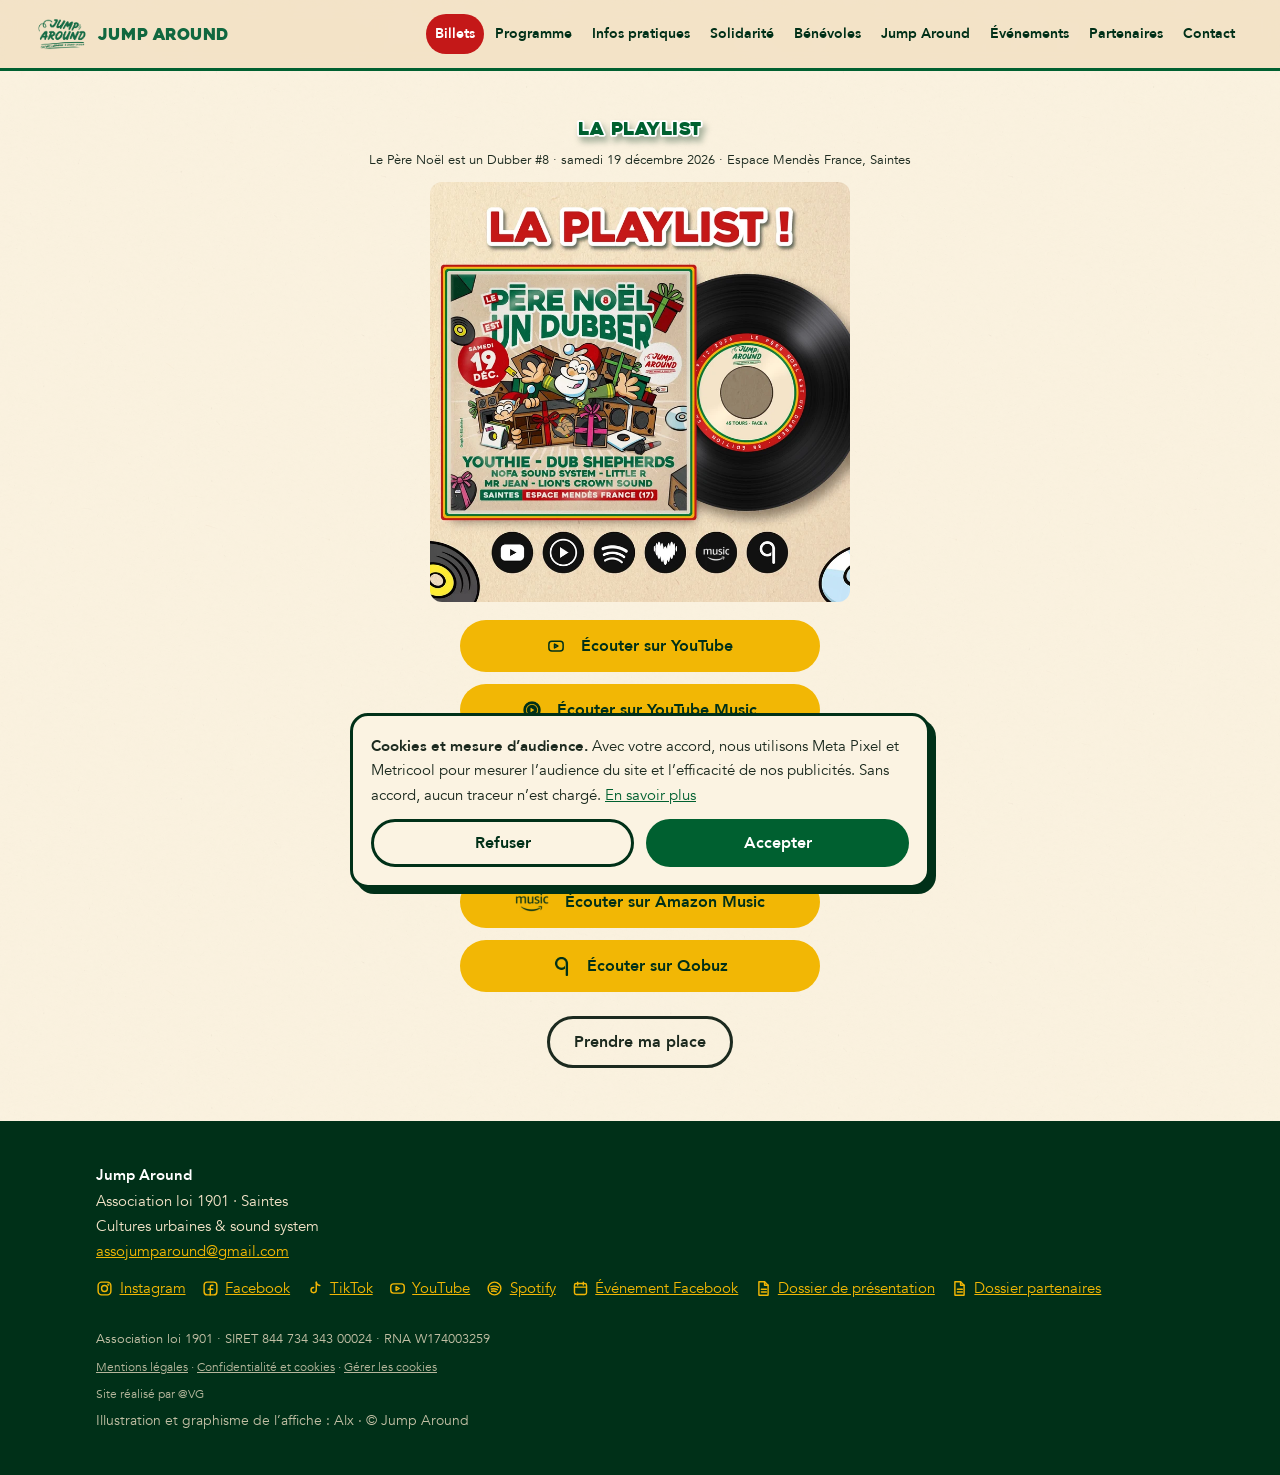
==== commit 0b809140: "maj" ====
--- a/playlist/index.html
+++ b/playlist/index.html
@@ -23,7 +23,7 @@
 <meta name="twitter:title" content="La playlist · Le Père Noël est un Dubber #8"><meta name="twitter:description" content="Écoute la playlist du Père Noël est un Dubber #8 (samedi 19 décembre 2026, Saintes) sur YouTube, YouTube Music, Spotify, Deezer, Amazon Music et Qobuz.">
 <meta name="twitter:image" content="https://jump-around.net/assets/img/brand/playlist-og.jpg">
 <link rel="preload" href="/assets/fonts/heavitas.woff" as="font" type="font/woff" crossorigin>
-<link rel="stylesheet" href="/assets/css/style.css">
+<link rel="stylesheet" href="/assets/css/style.css?v=20261011b">
 
 </head>
 <body>
@@ -37,7 +37,7 @@
 <button type="button" id="totop" aria-label="Revenir en haut de la page" hidden>↑</button>
 <footer class="ft"><div class="wrap"><div class="row">
 <div><strong style="color:#fff">Jump Around</strong><br>Association loi 1901 · Saintes<br>Cultures urbaines &amp; sound system<br><a href="mailto:assojumparound@gmail.com">assojumparound@gmail.com</a></div>
-<ul><li><a href="https://instagram.com/jump.around.events" rel="noopener" target="_blank"><i class="mi" style="-webkit-mask-image:url(/assets/img/icons/icon-ig.svg);mask-image:url(/assets/img/icons/icon-ig.svg)" aria-hidden="true"></i>Instagram</a></li><li><a href="https://www.facebook.com/jumparound17/" rel="noopener" target="_blank"><i class="mi" style="-webkit-mask-image:url(/assets/img/icons/icon-fb.svg);mask-image:url(/assets/img/icons/icon-fb.svg)" aria-hidden="true"></i>Facebook</a></li><li><a href="https://www.tiktok.com/@jumparoundevents" rel="noopener" target="_blank"><i class="mi" style="-webkit-mask-image:url(/assets/img/icons/icon-tt.svg);mask-image:url(/assets/img/icons/icon-tt.svg)" aria-hidden="true"></i>TikTok</a></li><li><a href="https://www.youtube.com/@jumparoundevents" rel="noopener" target="_blank"><i class="mi" style="-webkit-mask-image:url(/assets/img/icons/icon-yt.svg);mask-image:url(/assets/img/icons/icon-yt.svg)" aria-hidden="true"></i>YouTube</a></li><li><a href="https://open.spotify.com/user/31tzdtps2nat3njc6pdo7ei6qceq" rel="noopener" target="_blank"><i class="mi" style="-webkit-mask-image:url(/assets/img/icons/icon-sp.svg);mask-image:url(/assets/img/icons/icon-sp.svg)" aria-hidden="true"></i>Spotify</a></li><li><a href="https://www.facebook.com/events/2393604237712039/" rel="noopener" target="_blank"><i class="mi" style="-webkit-mask-image:url(/assets/img/icons/icon-ev.svg);mask-image:url(/assets/img/icons/icon-ev.svg)" aria-hidden="true"></i>Événement Facebook</a></li><li><a href="https://linktr.ee/jumparound17" rel="noopener" target="_blank"><i class="mi" style="-webkit-mask-image:url(/assets/img/icons/icon-web.svg);mask-image:url(/assets/img/icons/icon-web.svg)" aria-hidden="true"></i>Linktree</a></li><li><a href="/presse/Jump-Around_Dossier-de-presentation.pdf" target="_blank" rel="noopener"><i class="mi" style="-webkit-mask-image:url(/assets/img/icons/icon-doc.svg);mask-image:url(/assets/img/icons/icon-doc.svg)" aria-hidden="true"></i>Dossier de présentation</a></li><li><a href="/presse/Jump-Around_Dossier-partenaires.pdf" target="_blank" rel="noopener"><i class="mi" style="-webkit-mask-image:url(/assets/img/icons/icon-doc.svg);mask-image:url(/assets/img/icons/icon-doc.svg)" aria-hidden="true"></i>Dossier partenaires</a></li></ul>
+<ul><li><a href="https://instagram.com/jump.around.events" rel="noopener" target="_blank"><i class="mi" style="-webkit-mask-image:url(/assets/img/icons/icon-ig.svg);mask-image:url(/assets/img/icons/icon-ig.svg)" aria-hidden="true"></i>Instagram</a></li><li><a href="https://www.facebook.com/jumparound17/" rel="noopener" target="_blank"><i class="mi" style="-webkit-mask-image:url(/assets/img/icons/icon-fb.svg);mask-image:url(/assets/img/icons/icon-fb.svg)" aria-hidden="true"></i>Facebook</a></li><li><a href="https://www.tiktok.com/@jumparoundevents" rel="noopener" target="_blank"><i class="mi" style="-webkit-mask-image:url(/assets/img/icons/icon-tt.svg);mask-image:url(/assets/img/icons/icon-tt.svg)" aria-hidden="true"></i>TikTok</a></li><li><a href="https://www.youtube.com/@jumparoundevents" rel="noopener" target="_blank"><i class="mi" style="-webkit-mask-image:url(/assets/img/icons/icon-yt.svg);mask-image:url(/assets/img/icons/icon-yt.svg)" aria-hidden="true"></i>YouTube</a></li><li><a href="https://open.spotify.com/user/31tzdtps2nat3njc6pdo7ei6qceq" rel="noopener" target="_blank"><i class="mi" style="-webkit-mask-image:url(/assets/img/icons/icon-sp.svg);mask-image:url(/assets/img/icons/icon-sp.svg)" aria-hidden="true"></i>Spotify</a></li><li><a href="https://www.facebook.com/events/2393604237712039/" rel="noopener" target="_blank"><i class="mi" style="-webkit-mask-image:url(/assets/img/icons/icon-ev.svg);mask-image:url(/assets/img/icons/icon-ev.svg)" aria-hidden="true"></i>Événement Facebook</a></li><li><a href="/presse/Jump-Around_Dossier-de-presentation.pdf" target="_blank" rel="noopener"><i class="mi" style="-webkit-mask-image:url(/assets/img/icons/icon-doc.svg);mask-image:url(/assets/img/icons/icon-doc.svg)" aria-hidden="true"></i>Dossier de présentation</a></li><li><a href="/presse/Jump-Around_Dossier-partenaires.pdf" target="_blank" rel="noopener"><i class="mi" style="-webkit-mask-image:url(/assets/img/icons/icon-doc.svg);mask-image:url(/assets/img/icons/icon-doc.svg)" aria-hidden="true"></i>Dossier partenaires</a></li></ul>
 </div><p style="margin:24px 0 0;font-size:.8rem;opacity:.8">Association loi 1901 · SIRET 844 734 343 00024 · RNA W174003259</p><p class="lg"><a href="/mentions-legales.html">Mentions légales</a> · <a href="/confidentialite.html">Confidentialité et cookies</a> · <a href="#" data-cookies>Gérer les cookies</a></p><p class="lg">Site réalisé par @VG</p><p style="margin:6px 0 0;font-size:.85rem;opacity:.8">Illustration et graphisme de l’affiche : Alx · © Jump Around</p></div></footer>
 <div id="cc" role="dialog" aria-live="polite" aria-label="Cookies"><p><strong>Cookies et mesure d’audience.</strong> Avec votre accord, nous utilisons Meta Pixel et Metricool pour mesurer l’audience du site et l’efficacité de nos publicités. Sans accord, aucun traceur n’est chargé. <a href="/confidentialite.html">En savoir plus</a></p><div class="row"><button class="btn btn-ghost" id="cc-no" style="color:#003018">Refuser</button><button class="btn btn-green" id="cc-yes">Accepter</button></div></div>
 <script src="/assets/js/main.js" defer></script>
--- a/assets/css/style.css
+++ b/assets/css/style.css
@@ -159,7 +159,7 @@
 .frm .chk{font-weight:400;font-size:.85rem;display:flex;gap:8px;align-items:flex-start}.frm .chk input{margin-top:4px}
 .frm .hp{position:absolute;left:-9999px}
 .frm-msg{margin:12px 0 0;font-weight:800;color:var(--green)}
-.perk .plogo{background:#fff;border-radius:10px;padding:6px 10px;margin-top:8px;width:auto;height:38px;align-self:flex-start}
+.perk .pclogo{background:#fff;border-radius:10px;padding:6px 10px;margin-top:8px;width:auto;height:38px;align-self:flex-start}
 .hlogo{display:inline-block;height:20px;width:auto;vertical-align:middle;margin:0 2px}
 .pk-grid{display:grid;grid-template-columns:repeat(auto-fill,minmax(200px,1fr));gap:16px;margin:12px 0 28px}
 .pk{display:flex;flex-direction:column;gap:6px;padding:12px;text-decoration:none;color:var(--ink)}
@@ -176,7 +176,7 @@
 
 .mapbox{position:relative;aspect-ratio:4/3;border:3px solid var(--green-d);border-radius:16px;background:#e8dcc0;display:flex;flex-direction:column;gap:10px;align-items:center;justify-content:center;text-align:center;padding:16px;overflow:hidden}.mapbox small{opacity:.8;max-width:280px}.mapbox iframe{position:absolute;inset:0;width:100%;height:100%;border:0}
 .artist .nm{display:flex;align-items:center;gap:12px;flex-wrap:wrap}.artist .nm h3{margin:0}.artist .nm .alinks{margin:0}
-.perk .plink{align-self:flex-start;display:inline-block}
+.perk .pclink{position:static;align-self:flex-start;display:inline-block}
 .tl .full{color:var(--red);font-weight:800}
 .mapwrap .mapcard{max-width:720px;margin-inline:auto}
 details.acc{border-bottom:1px solid rgba(0,48,24,.2);padding:4px 0}details.acc summary{cursor:pointer;font-weight:800;font-size:1.1rem;padding:12px 0;list-style:none;display:flex;justify-content:space-between;gap:12px}details.acc summary::-webkit-details-marker{display:none}details.acc summary::after{content:"+";font-size:1.4rem;line-height:1}details.acc[open] summary::after{content:"–"}details.acc .accb{padding:0 0 14px}
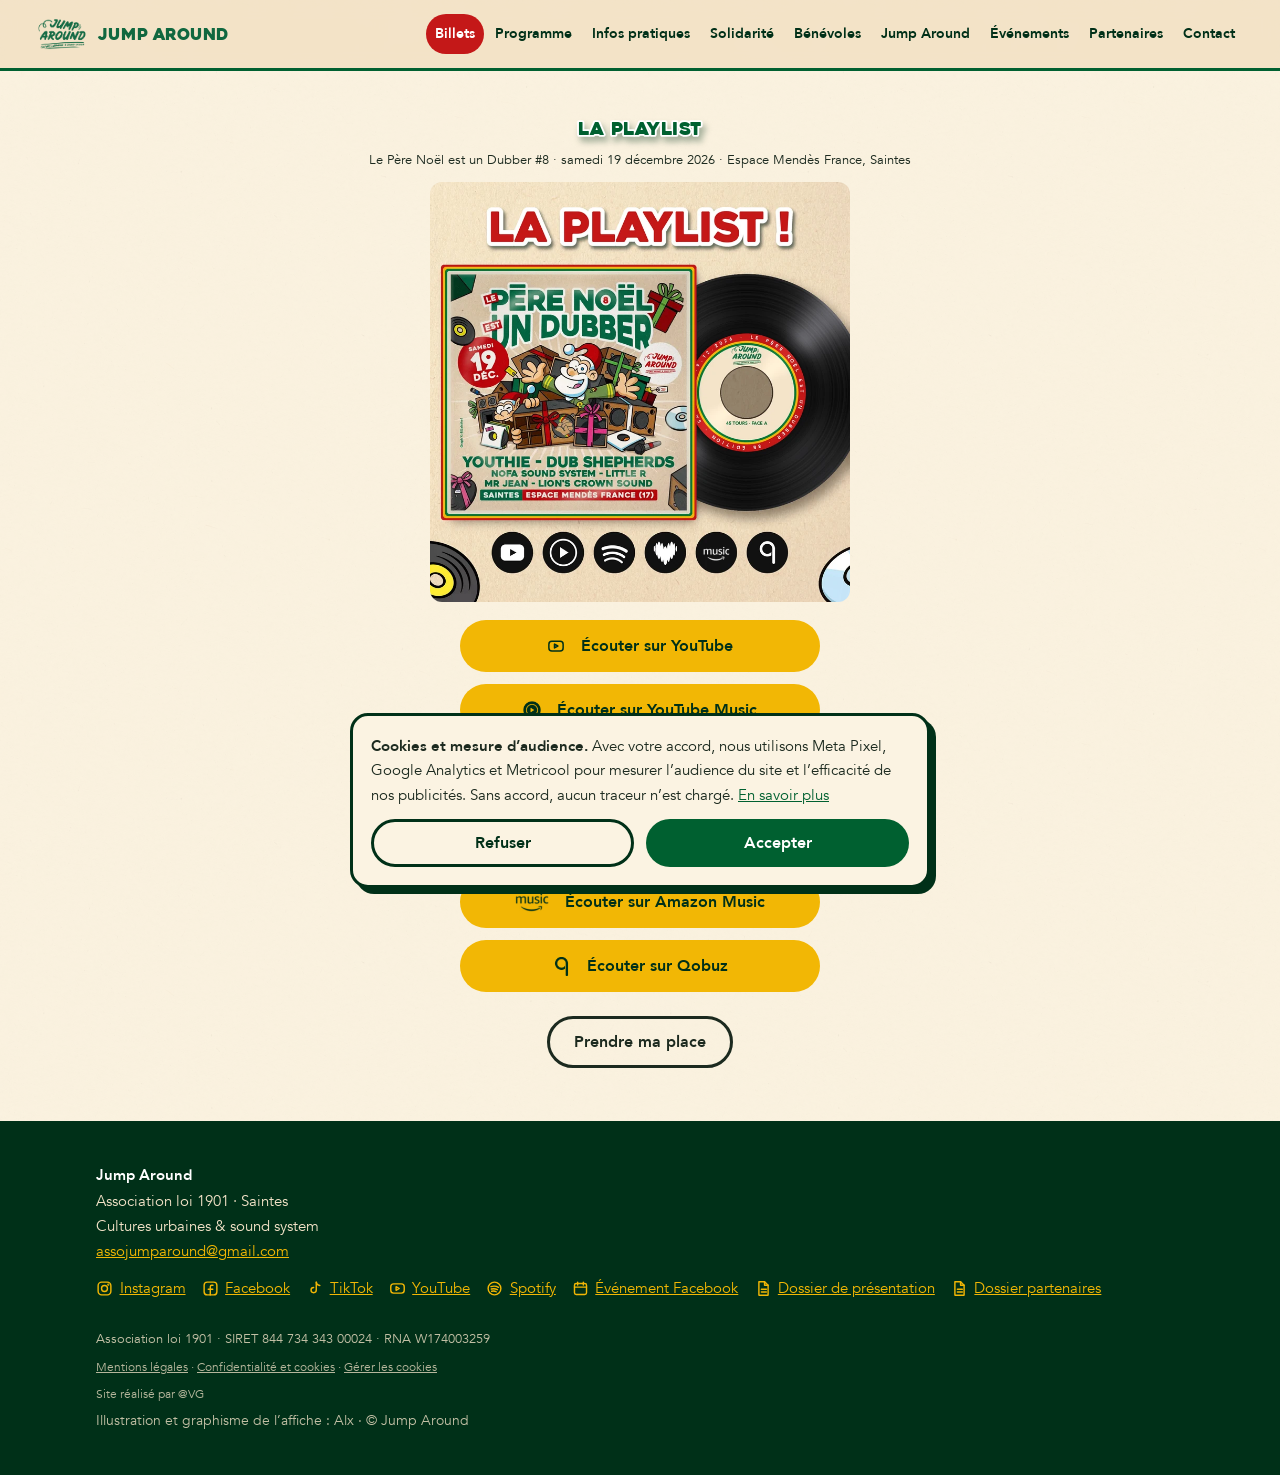
==== commit 2d737ad7: "MAJ 6 11" ====
--- a/playlist/index.html
+++ b/playlist/index.html
@@ -39,6 +39,6 @@
 <div><strong style="color:#fff">Jump Around</strong><br>Association loi 1901 · Saintes<br>Cultures urbaines &amp; sound system<br><a href="mailto:assojumparound@gmail.com">assojumparound@gmail.com</a></div>
 <ul><li><a href="https://instagram.com/jump.around.events" rel="noopener" target="_blank"><i class="mi" style="-webkit-mask-image:url(/assets/img/icons/icon-ig.svg);mask-image:url(/assets/img/icons/icon-ig.svg)" aria-hidden="true"></i>Instagram</a></li><li><a href="https://www.facebook.com/jumparound17/" rel="noopener" target="_blank"><i class="mi" style="-webkit-mask-image:url(/assets/img/icons/icon-fb.svg);mask-image:url(/assets/img/icons/icon-fb.svg)" aria-hidden="true"></i>Facebook</a></li><li><a href="https://www.tiktok.com/@jumparoundevents" rel="noopener" target="_blank"><i class="mi" style="-webkit-mask-image:url(/assets/img/icons/icon-tt.svg);mask-image:url(/assets/img/icons/icon-tt.svg)" aria-hidden="true"></i>TikTok</a></li><li><a href="https://www.youtube.com/@jumparoundevents" rel="noopener" target="_blank"><i class="mi" style="-webkit-mask-image:url(/assets/img/icons/icon-yt.svg);mask-image:url(/assets/img/icons/icon-yt.svg)" aria-hidden="true"></i>YouTube</a></li><li><a href="https://open.spotify.com/user/31tzdtps2nat3njc6pdo7ei6qceq" rel="noopener" target="_blank"><i class="mi" style="-webkit-mask-image:url(/assets/img/icons/icon-sp.svg);mask-image:url(/assets/img/icons/icon-sp.svg)" aria-hidden="true"></i>Spotify</a></li><li><a href="https://www.facebook.com/events/2393604237712039/" rel="noopener" target="_blank"><i class="mi" style="-webkit-mask-image:url(/assets/img/icons/icon-ev.svg);mask-image:url(/assets/img/icons/icon-ev.svg)" aria-hidden="true"></i>Événement Facebook</a></li><li><a href="/presse/Jump-Around_Dossier-de-presentation.pdf" target="_blank" rel="noopener"><i class="mi" style="-webkit-mask-image:url(/assets/img/icons/icon-doc.svg);mask-image:url(/assets/img/icons/icon-doc.svg)" aria-hidden="true"></i>Dossier de présentation</a></li><li><a href="/presse/Jump-Around_Dossier-partenaires.pdf" target="_blank" rel="noopener"><i class="mi" style="-webkit-mask-image:url(/assets/img/icons/icon-doc.svg);mask-image:url(/assets/img/icons/icon-doc.svg)" aria-hidden="true"></i>Dossier partenaires</a></li></ul>
 </div><p style="margin:24px 0 0;font-size:.8rem;opacity:.8">Association loi 1901 · SIRET 844 734 343 00024 · RNA W174003259</p><p class="lg"><a href="/mentions-legales.html">Mentions légales</a> · <a href="/confidentialite.html">Confidentialité et cookies</a> · <a href="#" data-cookies>Gérer les cookies</a></p><p class="lg">Site réalisé par @VG</p><p style="margin:6px 0 0;font-size:.85rem;opacity:.8">Illustration et graphisme de l’affiche : Alx · © Jump Around</p></div></footer>
-<div id="cc" role="dialog" aria-live="polite" aria-label="Cookies"><p><strong>Cookies et mesure d’audience.</strong> Avec votre accord, nous utilisons Meta Pixel et Metricool pour mesurer l’audience du site et l’efficacité de nos publicités. Sans accord, aucun traceur n’est chargé. <a href="/confidentialite.html">En savoir plus</a></p><div class="row"><button class="btn btn-ghost" id="cc-no" style="color:#003018">Refuser</button><button class="btn btn-green" id="cc-yes">Accepter</button></div></div>
-<script src="/assets/js/main.js" defer></script>
+<div id="cc" role="dialog" aria-live="polite" aria-label="Cookies"><p><strong>Cookies et mesure d’audience.</strong> Avec votre accord, nous utilisons Meta Pixel, Google Analytics et Metricool pour mesurer l’audience du site et l’efficacité de nos publicités. Sans accord, aucun traceur n’est chargé. <a href="/confidentialite.html">En savoir plus</a></p><div class="row"><button class="btn btn-ghost" id="cc-no" style="color:#003018">Refuser</button><button class="btn btn-green" id="cc-yes">Accepter</button></div></div>
+<script src="/assets/js/main.js?v=20261020" defer></script>
 </body></html>
